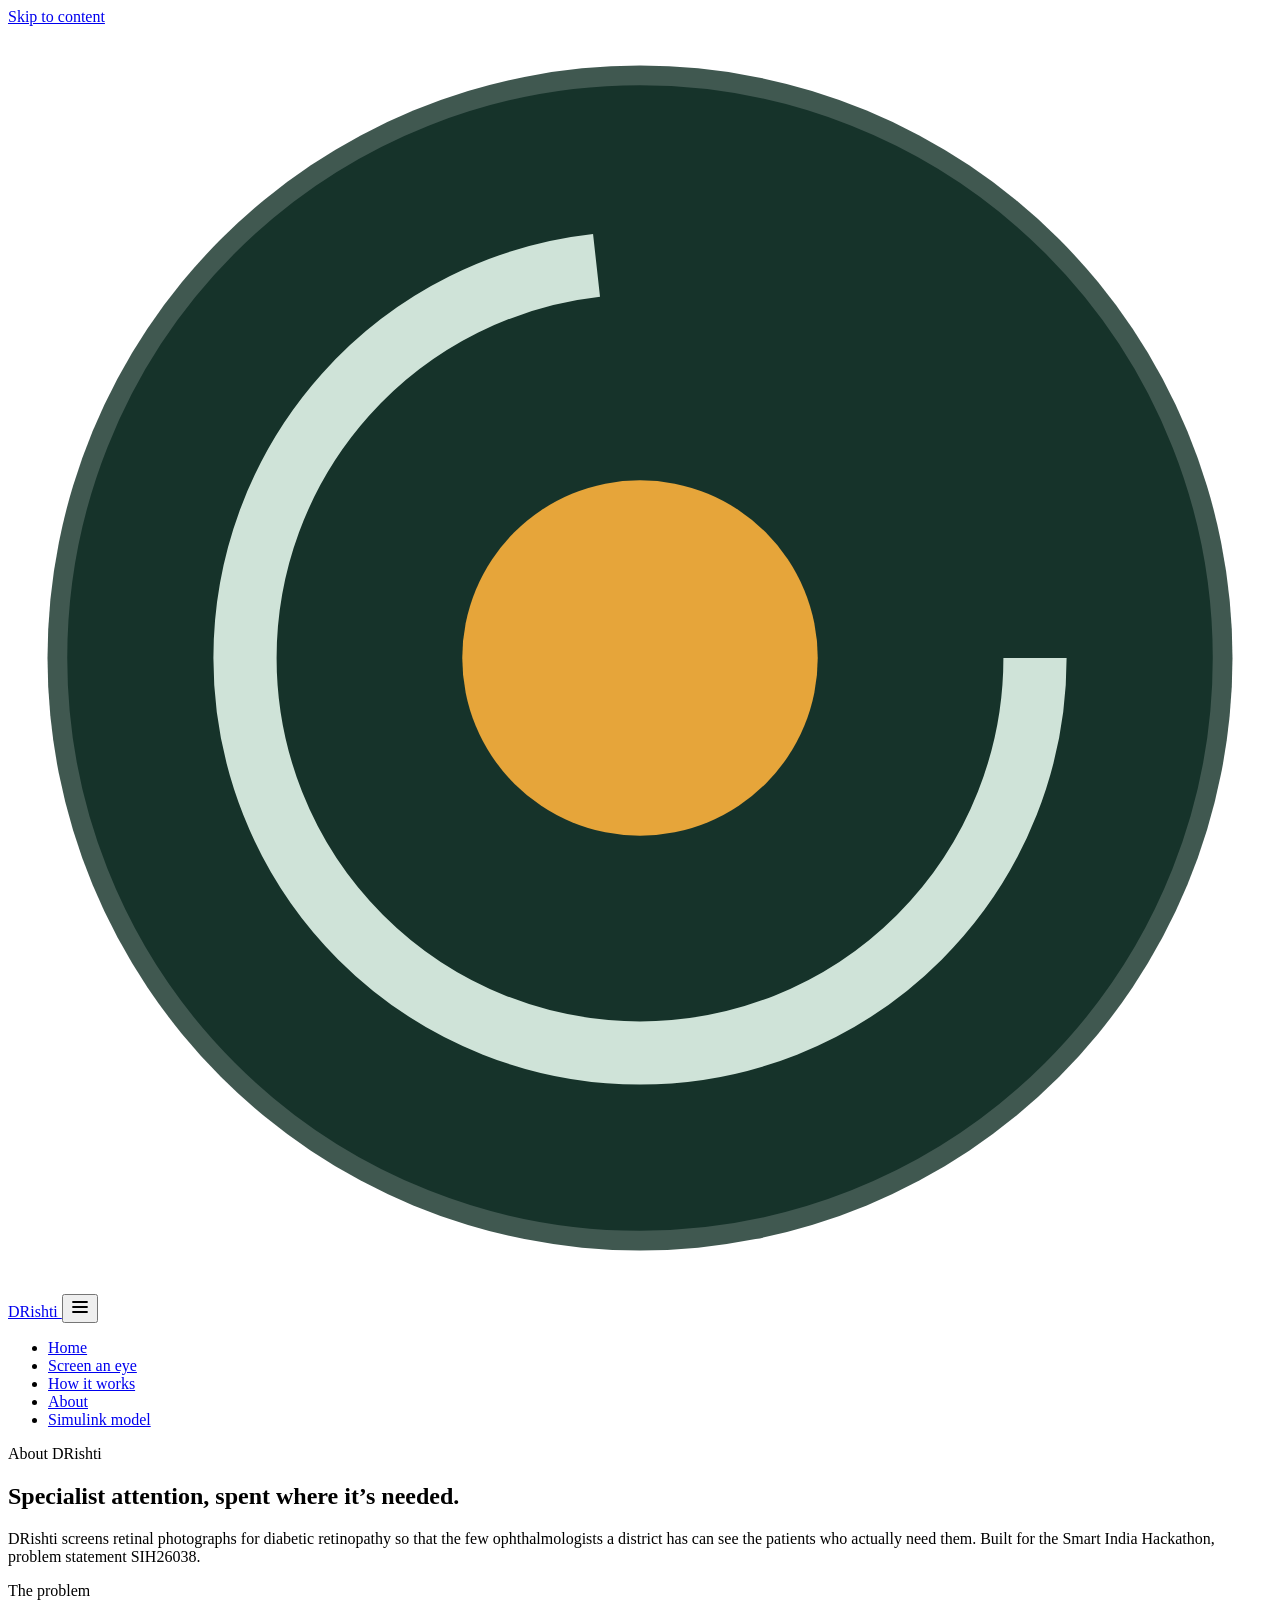
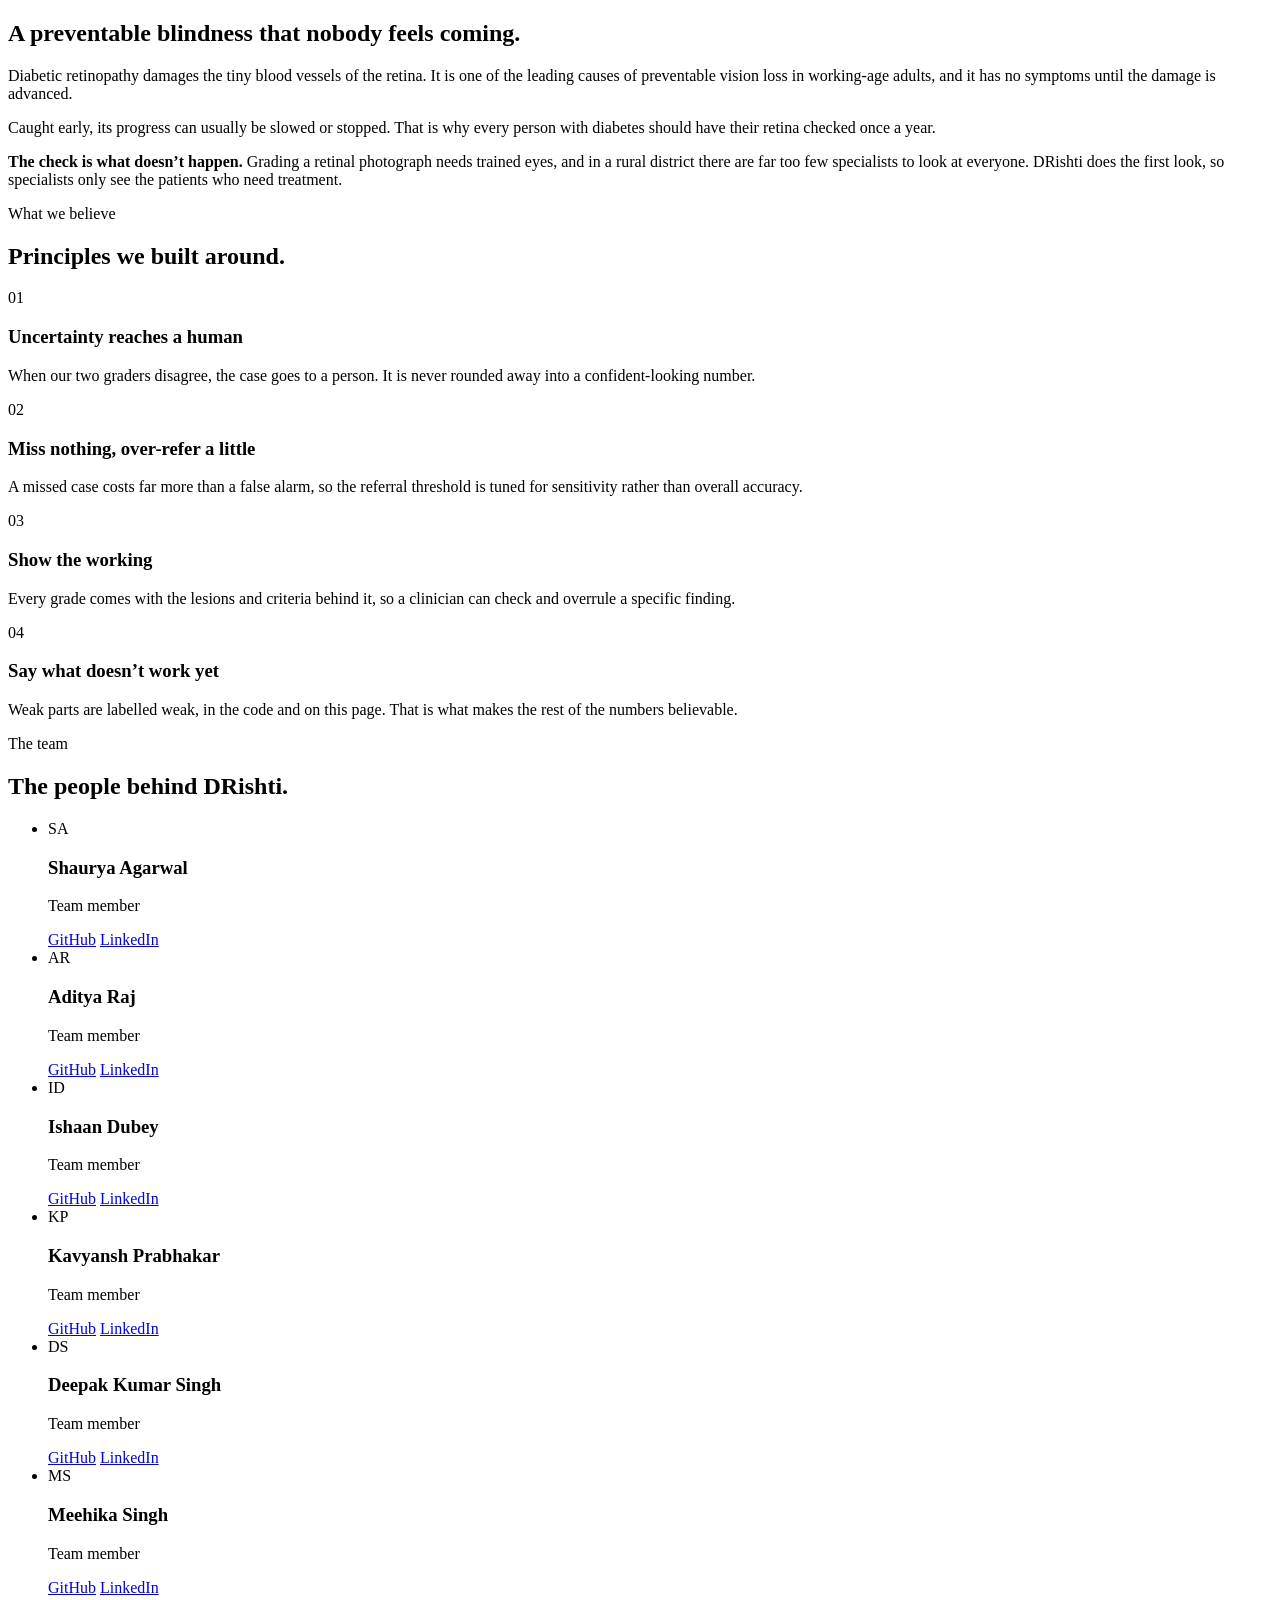
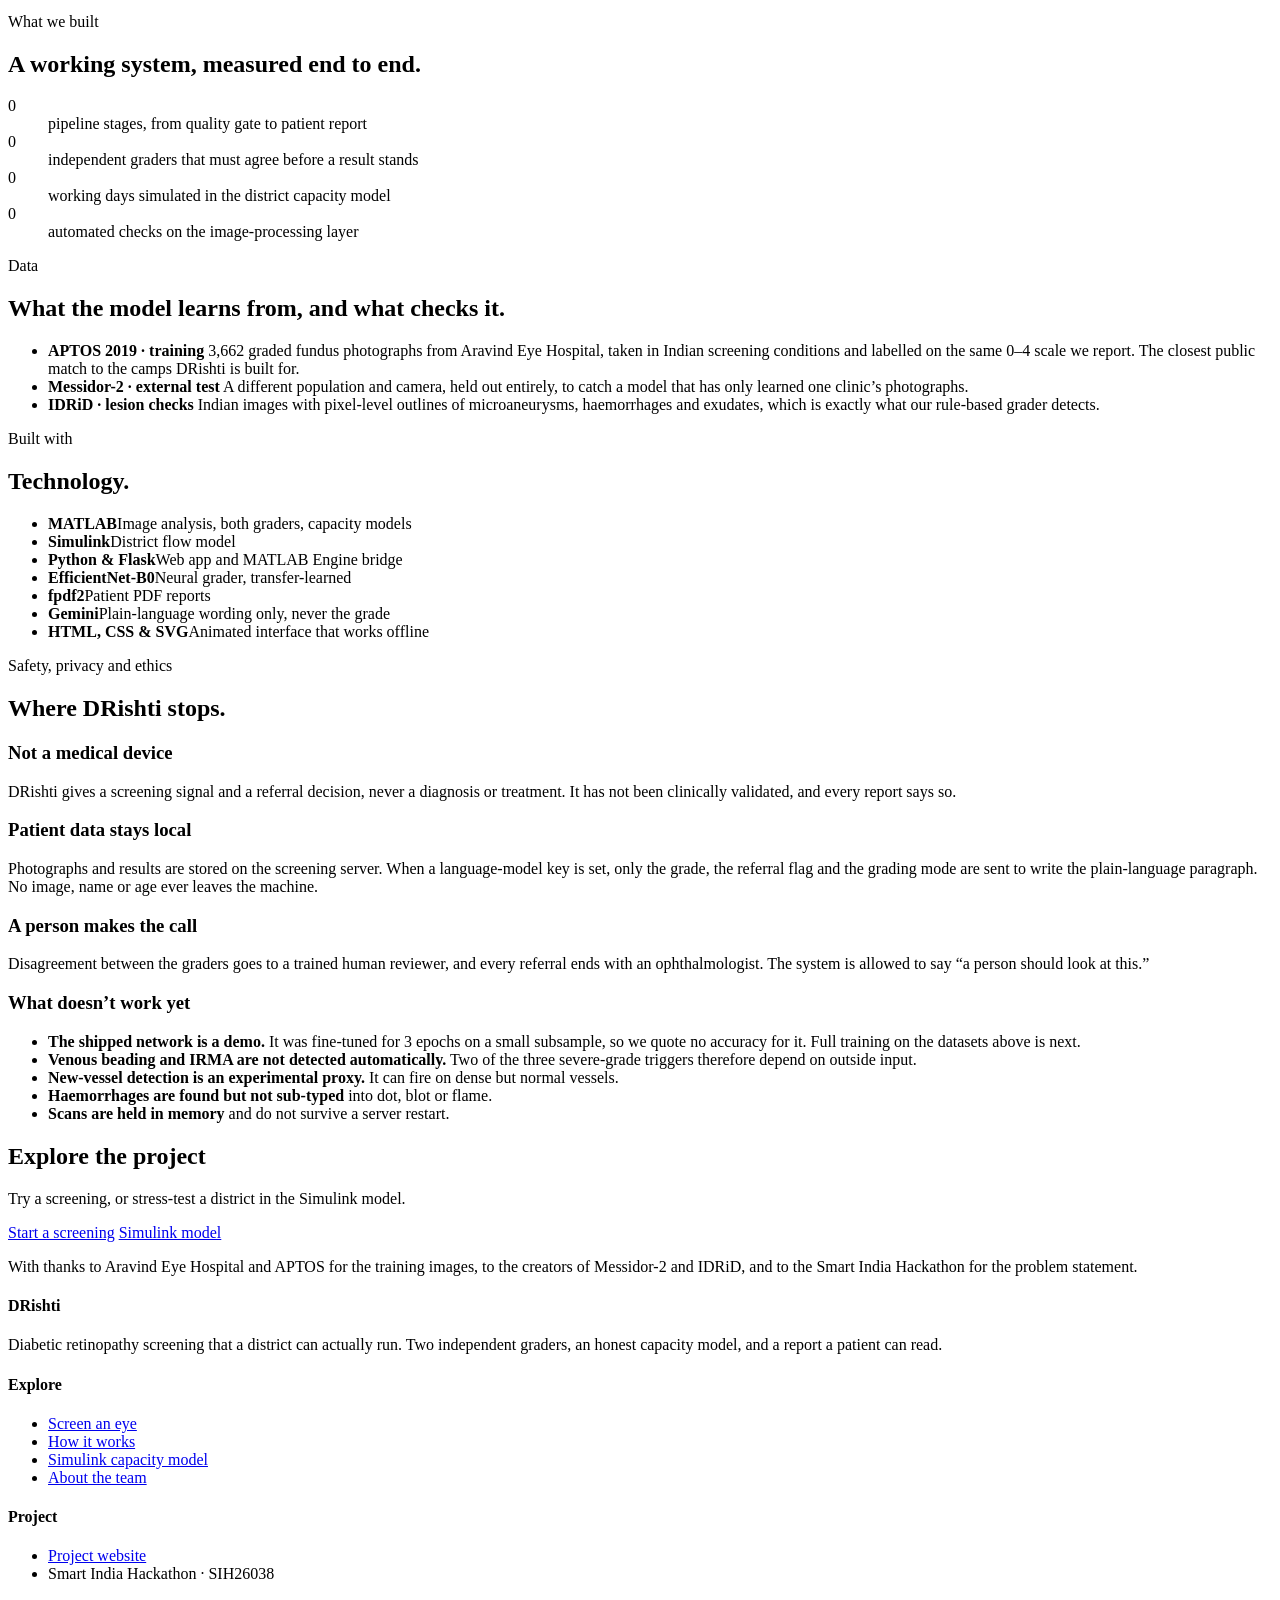
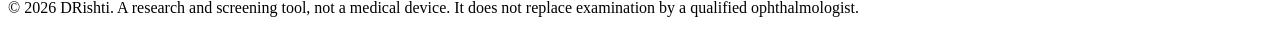
==== about/index.html @ dd0c1add "site: publish 2026-09-27 16:48 from code b7c472c" ====
<!DOCTYPE html>
<html lang="en">
<head>
<meta charset="UTF-8">
<meta name="viewport" content="width=device-width, initial-scale=1.0">
<title>About · DRishti</title>
<meta name="description" content="DRishti - diabetic retinopathy screening that a district can actually run.">
<meta name="theme-color" content="#0f2a1f">
<link rel="icon" href="data:image/svg+xml,%3Csvg xmlns='http://www.w3.org/2000/svg' viewBox='0 0 32 32'%3E%3Ccircle cx='16' cy='16' r='15' fill='%230f2a1f'/%3E%3Ccircle cx='16' cy='16' r='9' fill='none' stroke='%23cfe3d8' stroke-width='2'/%3E%3Ccircle cx='16' cy='16' r='4' fill='%23e6a53a'/%3E%3C/svg%3E">
<link rel="stylesheet" href="/DRishti-site/static/css/base.css">

<link rel="stylesheet" href="/DRishti-site/static/css/about.css">

</head>
<body class="page-about">
<a class="skip-link" href="#main">Skip to content</a>

<header class="site-header">
  <nav class="nav wrap" aria-label="Main">
    <a class="brand" href="/DRishti-site/" aria-label="DRishti home">
      <svg class="brand-mark" viewBox="0 0 32 32" aria-hidden="true">
        <circle cx="16" cy="16" r="15" fill="#16332a" stroke="rgba(255,255,255,0.18)"/>
        <circle class="ring" cx="16" cy="16" r="10" fill="none" stroke="#cfe3d8" stroke-width="1.6" stroke-dasharray="46 17"/>
        <circle cx="16" cy="16" r="4.5" fill="#e6a53a"/>
      </svg>
      DRishti
    </a>

    <button class="nav-toggle" type="button" aria-expanded="false" aria-controls="navLinks" aria-label="Open menu">
      <svg width="20" height="20" viewBox="0 0 20 20" aria-hidden="true"><path d="M3 5h14M3 10h14M3 15h14" stroke="currentColor" stroke-width="1.8" stroke-linecap="round"/></svg>
    </button>

    <ul class="nav-links" id="navLinks">
      <li><a href="/DRishti-site/" >Home</a></li>
      <li><a href="/DRishti-site/scan" >Screen an eye</a></li>
      <li><a href="/DRishti-site/how-it-works" >How it works</a></li>
      <li><a href="/DRishti-site/about" aria-current="page">About</a></li>
      <li><a class="nav-feature" href="/DRishti-site/simulink" ><span class="live-dot" aria-hidden="true"></span>Simulink model</a></li>
    </ul>
  </nav>
</header>

<main id="main">


<section class="page-head about-head">
  <div class="wrap">
    <span class="eyebrow">About DRishti</span>
    <h1>Specialist attention, spent where it&rsquo;s needed.</h1>
    <p class="lede">DRishti screens retinal photographs for diabetic retinopathy so that the few
       ophthalmologists a district has can see the patients who actually need them.
       Built for the Smart India Hackathon, problem statement SIH26038.</p>
  </div>
</section>

<!-- ========================================================== problem -->
<section class="section problem">
  <div class="wrap problem-grid">
    <div>
      <span class="eyebrow reveal">The problem</span>
      <h2 class="reveal" style="--delay:.06s">A preventable blindness that nobody feels coming.</h2>
    </div>
    <div class="problem-points">
      <p class="reveal">Diabetic retinopathy damages the tiny blood vessels of the retina. It is one of
         the leading causes of preventable vision loss in working-age adults, and it has no symptoms
         until the damage is advanced.</p>
      <p class="reveal" style="--delay:.08s">Caught early, its progress can usually be slowed or
         stopped. That is why every person with diabetes should have their retina checked once a year.</p>
      <p class="reveal" style="--delay:.16s"><strong>The check is what doesn&rsquo;t happen.</strong>
         Grading a retinal photograph needs trained eyes, and in a rural district there are far too
         few specialists to look at everyone. DRishti does the first look, so specialists only see the
         patients who need treatment.</p>
    </div>
  </div>
</section>

<!-- =========================================================== values -->
<section class="section values">
  <div class="wrap">
    <div class="section-head">
      <span class="eyebrow reveal">What we believe</span>
      <h2 class="reveal" style="--delay:.06s">Principles we built around.</h2>
    </div>
    <div class="values-grid">
      <div class="value reveal" style="--delay:.00s">
        <span class="v-num">01</span>
        <h3>Uncertainty reaches a human</h3>
        <p>When our two graders disagree, the case goes to a person. It is never rounded away into a
           confident-looking number.</p>
      </div>
      <div class="value reveal" style="--delay:.08s">
        <span class="v-num">02</span>
        <h3>Miss nothing, over-refer a little</h3>
        <p>A missed case costs far more than a false alarm, so the referral threshold is tuned for
           sensitivity rather than overall accuracy.</p>
      </div>
      <div class="value reveal" style="--delay:.16s">
        <span class="v-num">03</span>
        <h3>Show the working</h3>
        <p>Every grade comes with the lesions and criteria behind it, so a clinician can check and
           overrule a specific finding.</p>
      </div>
      <div class="value reveal" style="--delay:.24s">
        <span class="v-num">04</span>
        <h3>Say what doesn&rsquo;t work yet</h3>
        <p>Weak parts are labelled weak, in the code and on this page. That is what makes the rest
           of the numbers believable.</p>
      </div>
    </div>
  </div>
</section>

<!-- ============================================================= team -->
<section class="section team" id="team">
  <div class="wrap">
    <div class="section-head">
      <span class="eyebrow reveal">The team</span>
      <h2 class="reveal" style="--delay:.06s">The people behind DRishti.</h2>
    </div>

    <ul class="team-grid">
      
      <li class="member reveal" style="--delay:0.00s">
        <div class="avatar" aria-hidden="true">
          SA
        </div>
        <h3>Shaurya Agarwal</h3>
        <p class="role">Team member</p>
        
        
        
        <div class="links">
          <a href="https://github.com/Shaurya-web548" rel="noopener" aria-label="Shaurya Agarwal on GitHub">GitHub</a>
          <a href="https://www.linkedin.com/in/shaurya-agarwal-aa268127a" rel="noopener" aria-label="Shaurya Agarwal on LinkedIn">LinkedIn</a>
          
        </div>
        
      </li>
      
      <li class="member reveal" style="--delay:0.07s">
        <div class="avatar" aria-hidden="true">
          AR
        </div>
        <h3>Aditya Raj</h3>
        <p class="role">Team member</p>
        
        
        
        <div class="links">
          <a href="https://github.com/ADITYARAJ716" rel="noopener" aria-label="Aditya Raj on GitHub">GitHub</a>
          <a href="https://www.linkedin.com/in/aditya-raj-b52584364" rel="noopener" aria-label="Aditya Raj on LinkedIn">LinkedIn</a>
          
        </div>
        
      </li>
      
      <li class="member reveal" style="--delay:0.14s">
        <div class="avatar" aria-hidden="true">
          ID
        </div>
        <h3>Ishaan Dubey</h3>
        <p class="role">Team member</p>
        
        
        
        <div class="links">
          <a href="https://github.com/ishaancodes007" rel="noopener" aria-label="Ishaan Dubey on GitHub">GitHub</a>
          <a href="https://www.linkedin.com/in/ishaan-dubey-74826636a" rel="noopener" aria-label="Ishaan Dubey on LinkedIn">LinkedIn</a>
          
        </div>
        
      </li>
      
      <li class="member reveal" style="--delay:0.21s">
        <div class="avatar" aria-hidden="true">
          KP
        </div>
        <h3>Kavyansh Prabhakar</h3>
        <p class="role">Team member</p>
        
        
        
        <div class="links">
          <a href="https://github.com/prabhakarkavyansh" rel="noopener" aria-label="Kavyansh Prabhakar on GitHub">GitHub</a>
          <a href="https://www.linkedin.com/in/kavyansh-prabhakar-a54ba4331" rel="noopener" aria-label="Kavyansh Prabhakar on LinkedIn">LinkedIn</a>
          
        </div>
        
      </li>
      
      <li class="member reveal" style="--delay:0.28s">
        <div class="avatar" aria-hidden="true">
          DS
        </div>
        <h3>Deepak Kumar Singh</h3>
        <p class="role">Team member</p>
        
        
        
        <div class="links">
          <a href="https://github.com/defcq" rel="noopener" aria-label="Deepak Kumar Singh on GitHub">GitHub</a>
          <a href="https://www.linkedin.com/in/deepak-kumar-singh-643b74307" rel="noopener" aria-label="Deepak Kumar Singh on LinkedIn">LinkedIn</a>
          
        </div>
        
      </li>
      
      <li class="member reveal" style="--delay:0.35s">
        <div class="avatar" aria-hidden="true">
          MS
        </div>
        <h3>Meehika Singh</h3>
        <p class="role">Team member</p>
        
        
        
        <div class="links">
          <a href="https://github.com/meehikasingh" rel="noopener" aria-label="Meehika Singh on GitHub">GitHub</a>
          <a href="https://www.linkedin.com/in/meehika-singh-7a8a1643a" rel="noopener" aria-label="Meehika Singh on LinkedIn">LinkedIn</a>
          
        </div>
        
      </li>
      
    </ul>

    
    
  </div>
</section>

<!-- ========================================================== numbers -->
<section class="section section-dark built">
  <div class="wrap">
    <div class="section-head">
      <span class="eyebrow reveal" style="color:var(--amber-2)">What we built</span>
      <h2 class="reveal" style="--delay:.06s">A working system, measured end to end.</h2>
    </div>
    <dl class="built-grid">
      <div class="reveal"><dt class="num" data-count="5">0</dt><dd>pipeline stages, from quality gate to patient report</dd></div>
      <div class="reveal" style="--delay:.08s"><dt class="num" data-count="2">0</dt><dd>independent graders that must agree before a result stands</dd></div>
      <div class="reveal" style="--delay:.16s"><dt class="num" data-count="250">0</dt><dd>working days simulated in the district capacity model</dd></div>
      <div class="reveal" style="--delay:.24s"><dt class="num" data-count="61">0</dt><dd>automated checks on the image-processing layer</dd></div>
    </dl>
  </div>
</section>

<!-- ======================================================= data + tech -->
<section class="section stack">
  <div class="wrap stack-grid">
    <div>
      <span class="eyebrow reveal">Data</span>
      <h2 class="reveal" style="--delay:.06s">What the model learns from, and what checks it.</h2>
      <ul class="data-list">
        <li class="reveal">
          <strong>APTOS 2019 &middot; training</strong>
          <span>3,662 graded fundus photographs from Aravind Eye Hospital, taken in Indian screening
                conditions and labelled on the same 0&ndash;4 scale we report. The closest public match to
                the camps DRishti is built for.</span>
        </li>
        <li class="reveal" style="--delay:.08s">
          <strong>Messidor-2 &middot; external test</strong>
          <span>A different population and camera, held out entirely, to catch a model that has only
                learned one clinic&rsquo;s photographs.</span>
        </li>
        <li class="reveal" style="--delay:.16s">
          <strong>IDRiD &middot; lesion checks</strong>
          <span>Indian images with pixel-level outlines of microaneurysms, haemorrhages and exudates,
                which is exactly what our rule-based grader detects.</span>
        </li>
      </ul>
    </div>
    <div>
      <span class="eyebrow reveal">Built with</span>
      <h2 class="reveal" style="--delay:.06s">Technology.</h2>
      <ul class="tech">
        <li class="reveal"><strong>MATLAB</strong><span>Image analysis, both graders, capacity models</span></li>
        <li class="reveal" style="--delay:.05s"><strong>Simulink</strong><span>District flow model</span></li>
        <li class="reveal" style="--delay:.10s"><strong>Python &amp; Flask</strong><span>Web app and MATLAB Engine bridge</span></li>
        <li class="reveal" style="--delay:.15s"><strong>EfficientNet-B0</strong><span>Neural grader, transfer-learned</span></li>
        <li class="reveal" style="--delay:.20s"><strong>fpdf2</strong><span>Patient PDF reports</span></li>
        <li class="reveal" style="--delay:.25s"><strong>Gemini</strong><span>Plain-language wording only, never the grade</span></li>
        <li class="reveal" style="--delay:.30s"><strong>HTML, CSS &amp; SVG</strong><span>Animated interface that works offline</span></li>
      </ul>
    </div>
  </div>
</section>

<!-- ============================================================ safety -->
<section class="section safety">
  <div class="wrap">
    <div class="section-head">
      <span class="eyebrow reveal">Safety, privacy and ethics</span>
      <h2 class="reveal" style="--delay:.06s">Where DRishti stops.</h2>
    </div>
    <div class="safety-grid">
      <div class="reveal">
        <h3>Not a medical device</h3>
        <p>DRishti gives a screening signal and a referral decision, never a diagnosis or treatment.
           It has not been clinically validated, and every report says so.</p>
      </div>
      <div class="reveal" style="--delay:.08s">
        <h3>Patient data stays local</h3>
        <p>Photographs and results are stored on the screening server. When a language-model key is
           set, only the grade, the referral flag and the grading mode are sent to write the
           plain-language paragraph. No image, name or age ever leaves the machine.</p>
      </div>
      <div class="reveal" style="--delay:.16s">
        <h3>A person makes the call</h3>
        <p>Disagreement between the graders goes to a trained human reviewer, and every referral ends
           with an ophthalmologist. The system is allowed to say &ldquo;a person should look at this.&rdquo;</p>
      </div>
    </div>

    <div class="limits reveal">
      <h3>What doesn&rsquo;t work yet</h3>
      <ul>
        <li><strong>The shipped network is a demo.</strong> It was fine-tuned for 3 epochs on a small
            subsample, so we quote no accuracy for it. Full training on the datasets above is next.</li>
        <li><strong>Venous beading and IRMA are not detected automatically.</strong> Two of the three
            severe-grade triggers therefore depend on outside input.</li>
        <li><strong>New-vessel detection is an experimental proxy.</strong> It can fire on dense but
            normal vessels.</li>
        <li><strong>Haemorrhages are found but not sub-typed</strong> into dot, blot or flame.</li>
        <li><strong>Scans are held in memory</strong> and do not survive a server restart.</li>
      </ul>
    </div>
  </div>
</section>

<!-- ============================================================= links -->
<section class="closing-about">
  <div class="wrap closing-grid reveal">
    <div>
      <h2>Explore the project</h2>
      <p>Try a screening, or stress-test a district in the Simulink model.</p>
    </div>
    <div class="cta-row">
      
      <a class="btn btn-primary" href="/DRishti-site/scan">Start a screening</a>
      <a class="btn btn-feature" href="/DRishti-site/simulink">Simulink model</a>
    </div>
  </div>
  <p class="wrap ack">With thanks to Aravind Eye Hospital and APTOS for the training images, to the
     creators of Messidor-2 and IDRiD, and to the Smart India Hackathon for the problem statement.</p>
</section>

</main>

<footer class="site-footer">
  <div class="wrap">
    <div class="footer-grid">
      <div>
        <h4>DRishti</h4>
        <p>Diabetic retinopathy screening that a district can actually run. Two independent graders,
           an honest capacity model, and a report a patient can read.</p>
      </div>
      <div>
        <h4>Explore</h4>
        <ul>
          <li><a href="/DRishti-site/scan">Screen an eye</a></li>
          <li><a href="/DRishti-site/how-it-works">How it works</a></li>
          <li><a href="/DRishti-site/simulink">Simulink capacity model</a></li>
          <li><a href="/DRishti-site/about">About the team</a></li>
        </ul>
      </div>
      <div>
        <h4>Project</h4>
        <ul>
          
          
          <li><a href="https://shaurya-web548.github.io/DRishti-site/" rel="noopener">Project website</a></li>
          <li>Smart India Hackathon · SIH26038</li>
        </ul>
      </div>
    </div>
    <p class="footer-note">&copy; 2026 DRishti. A research and screening tool, not a medical device.
       It does not replace examination by a qualified ophthalmologist.</p>
  </div>
</footer>

<script src="/DRishti-site/static/js/motion.js"></script>

</body>
</html>
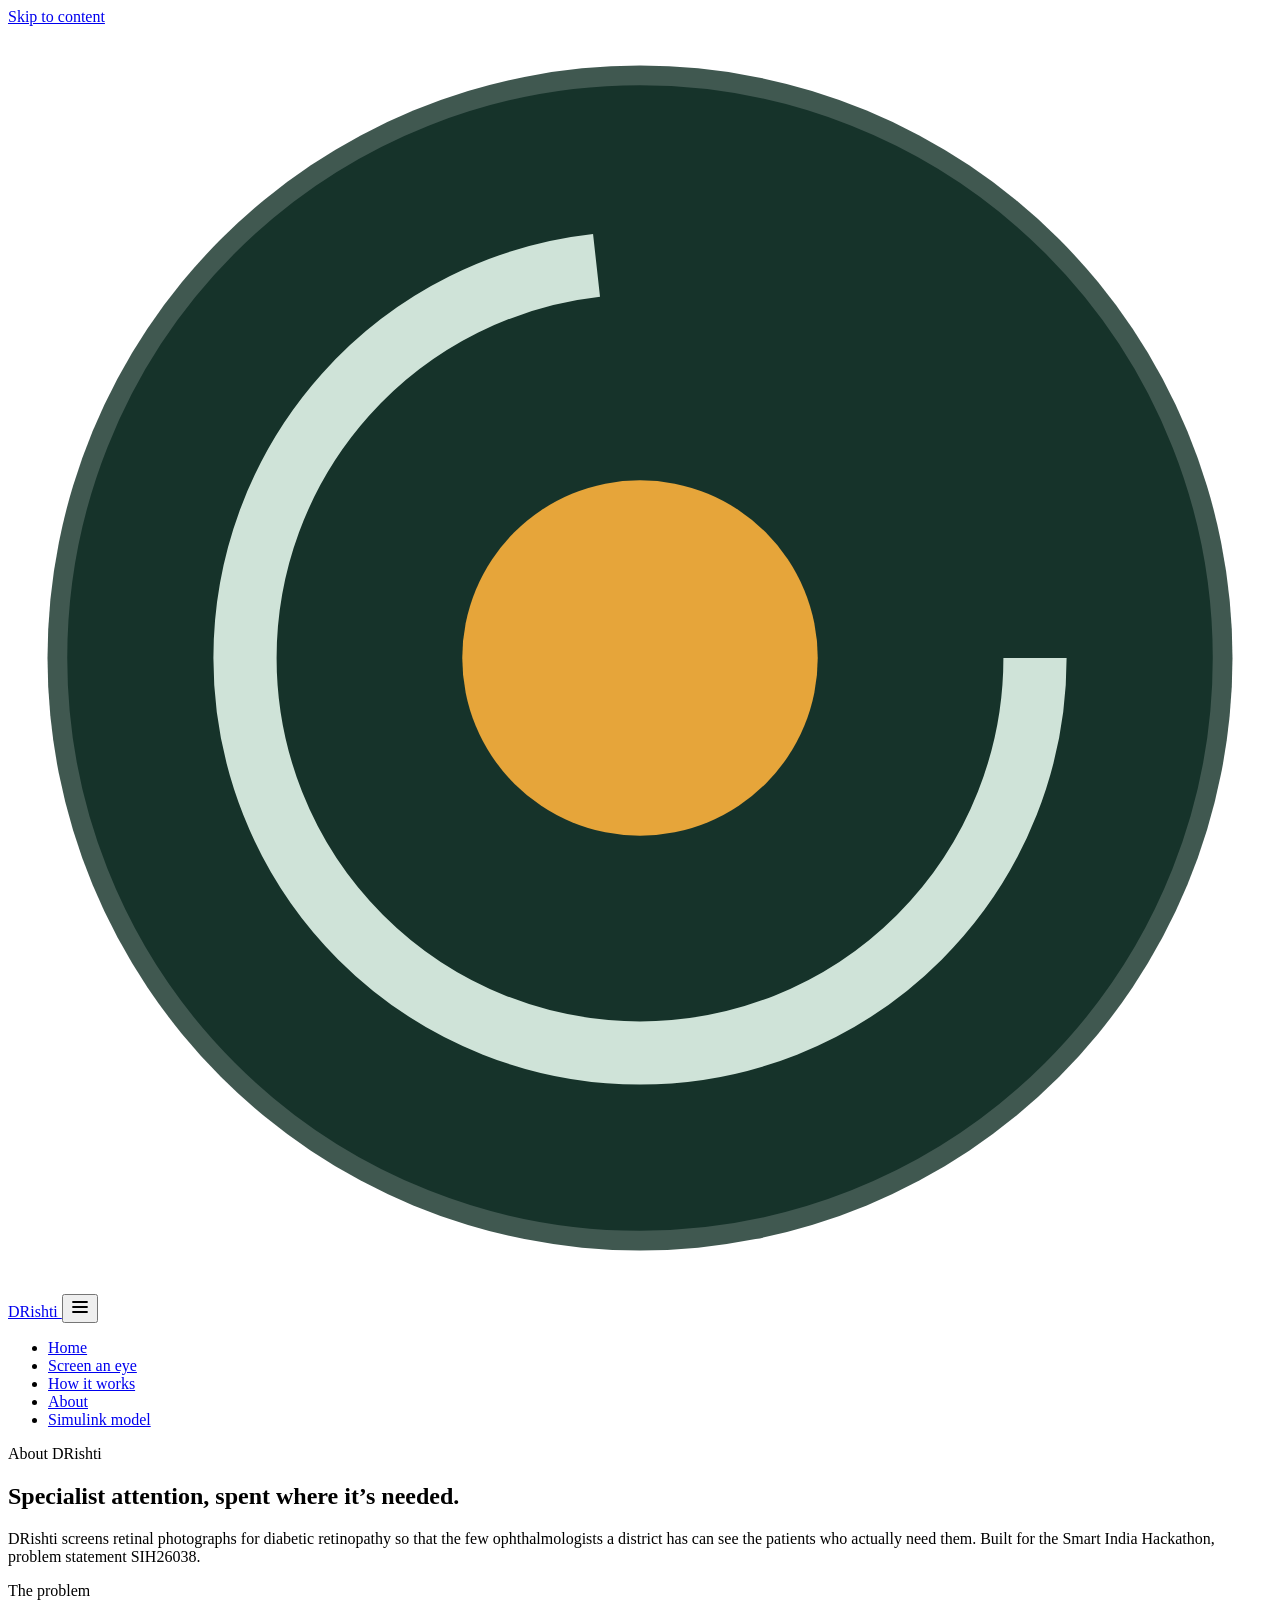
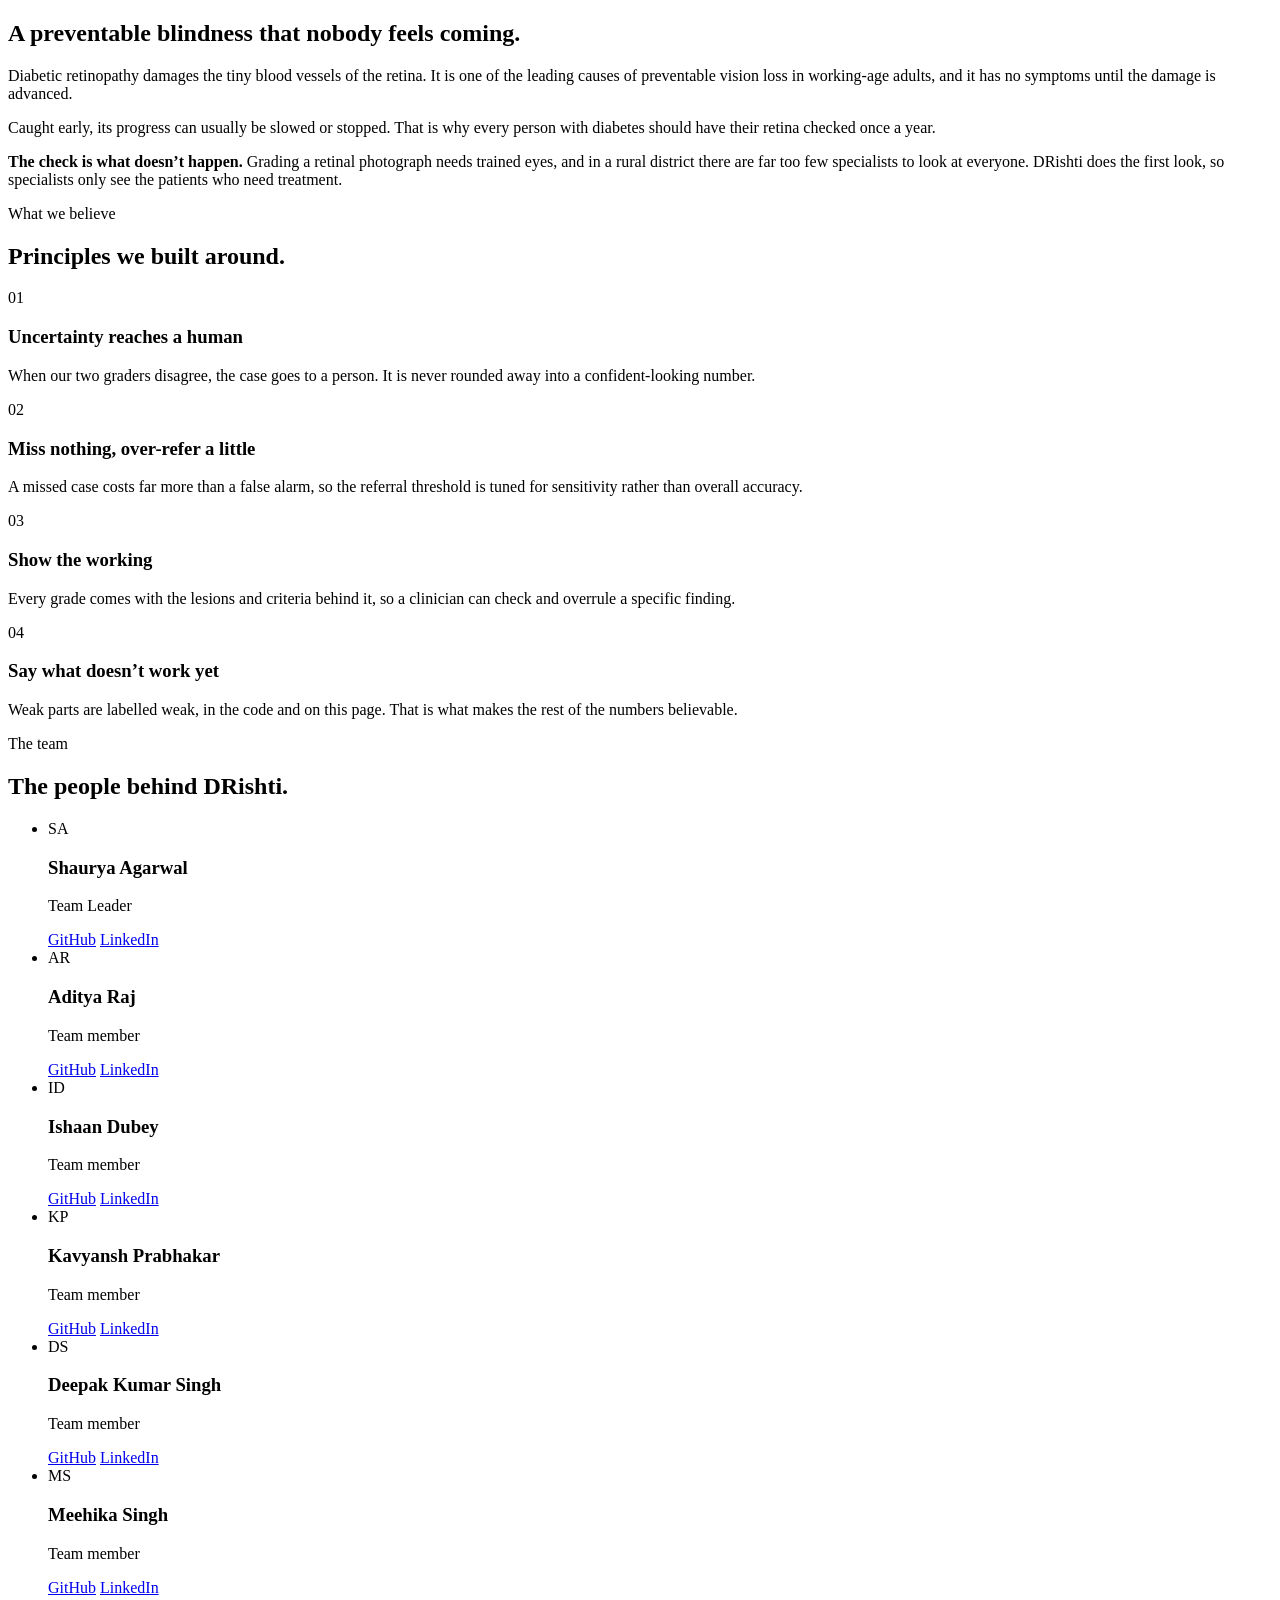
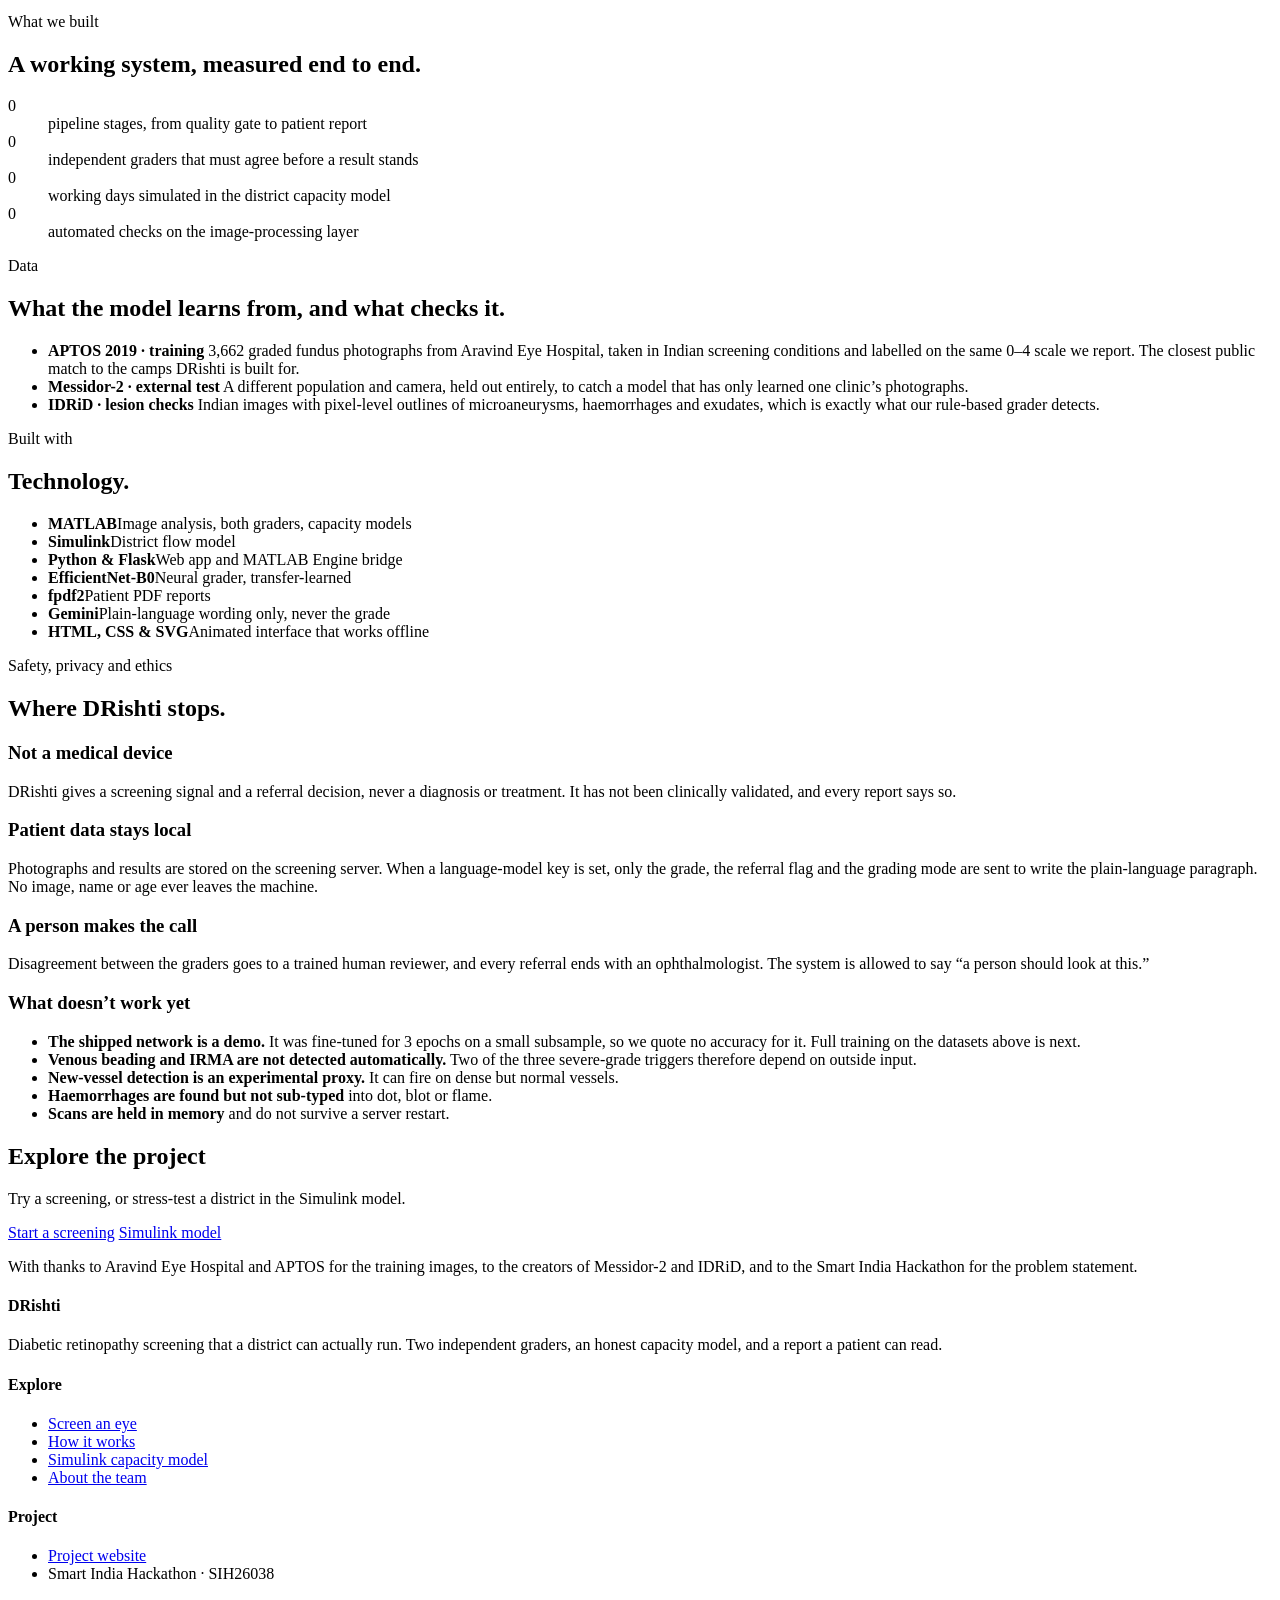
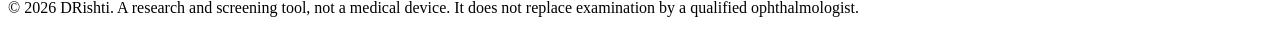
==== commit 586f4aba: "site: show Shaurya Agarwal as Team Leader on About page Co-Authored-By: Claude Opus 5.5 <noreply@ant" ====
--- a/about/index.html
+++ b/about/index.html
@@ -125,7 +125,7 @@
           SA
         </div>
         <h3>Shaurya Agarwal</h3>
-        <p class="role">Team member</p>
+        <p class="role">Team Leader</p>
         
         
         
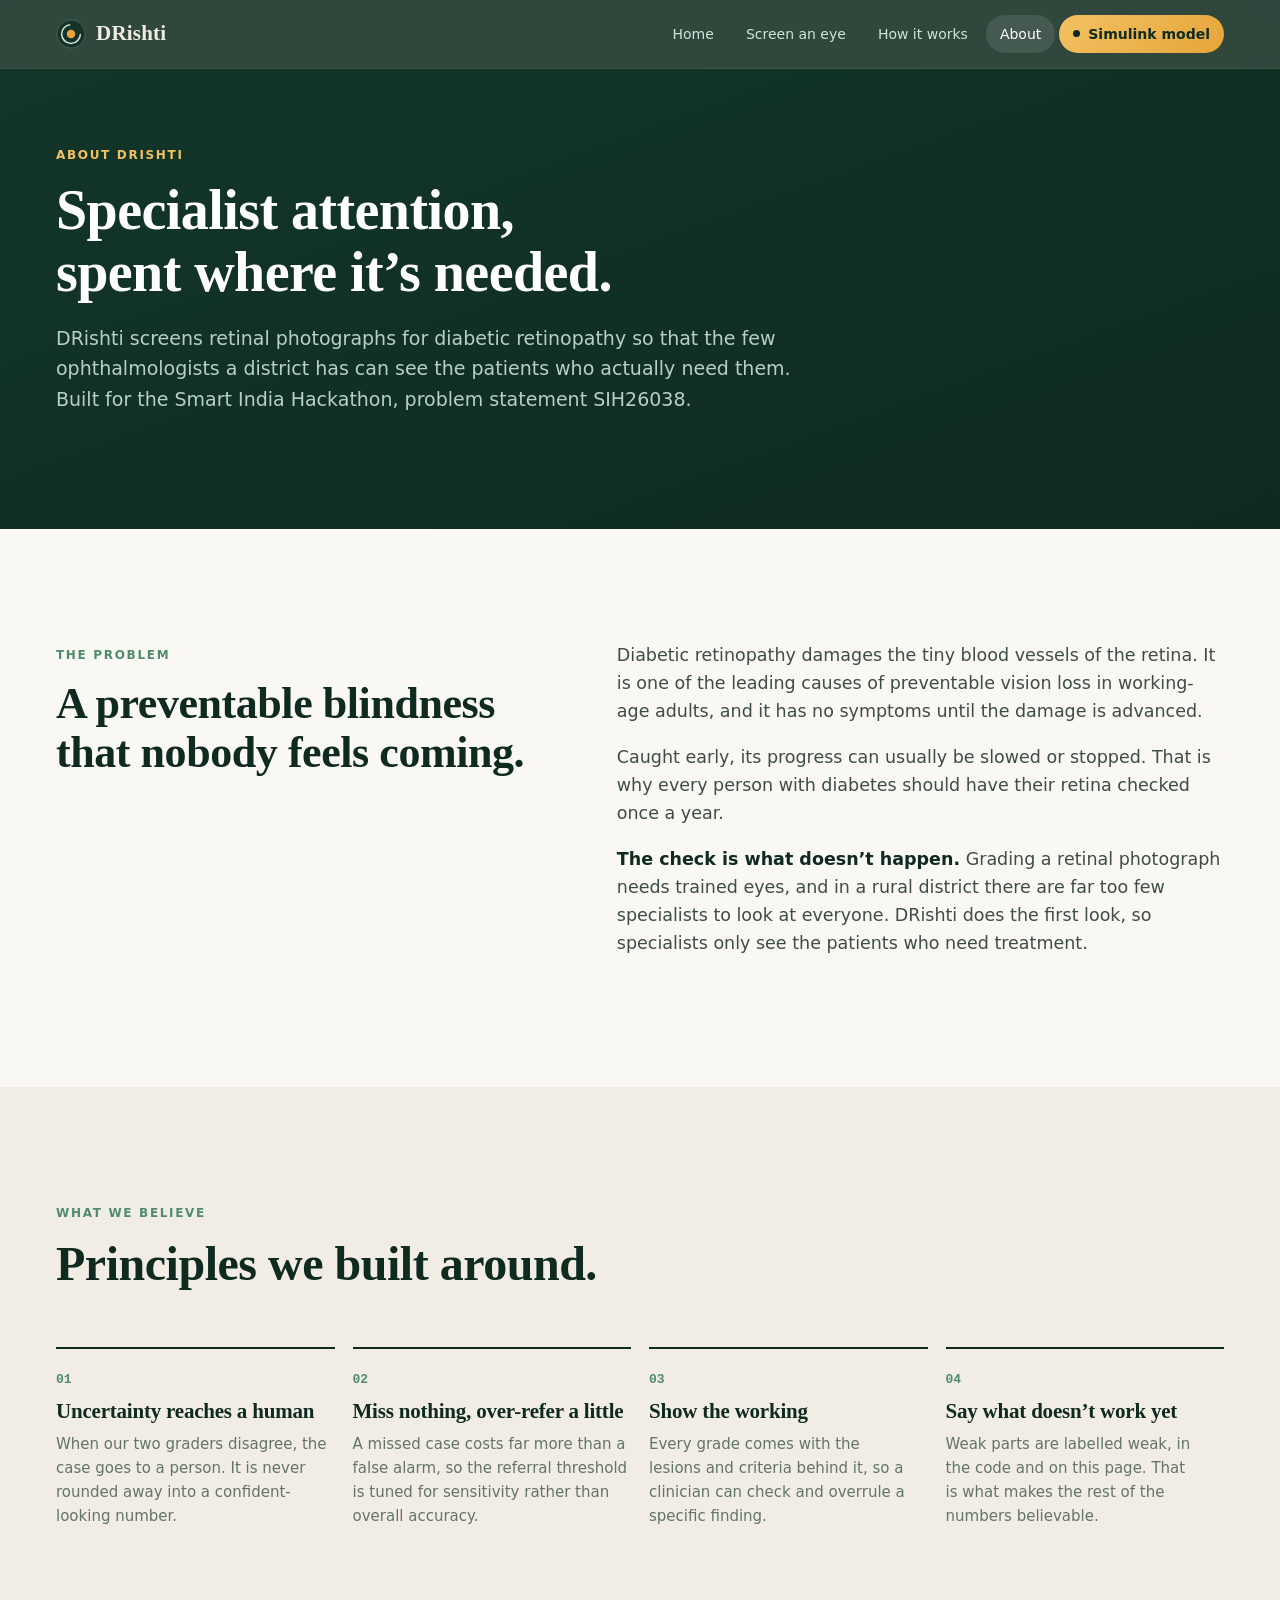
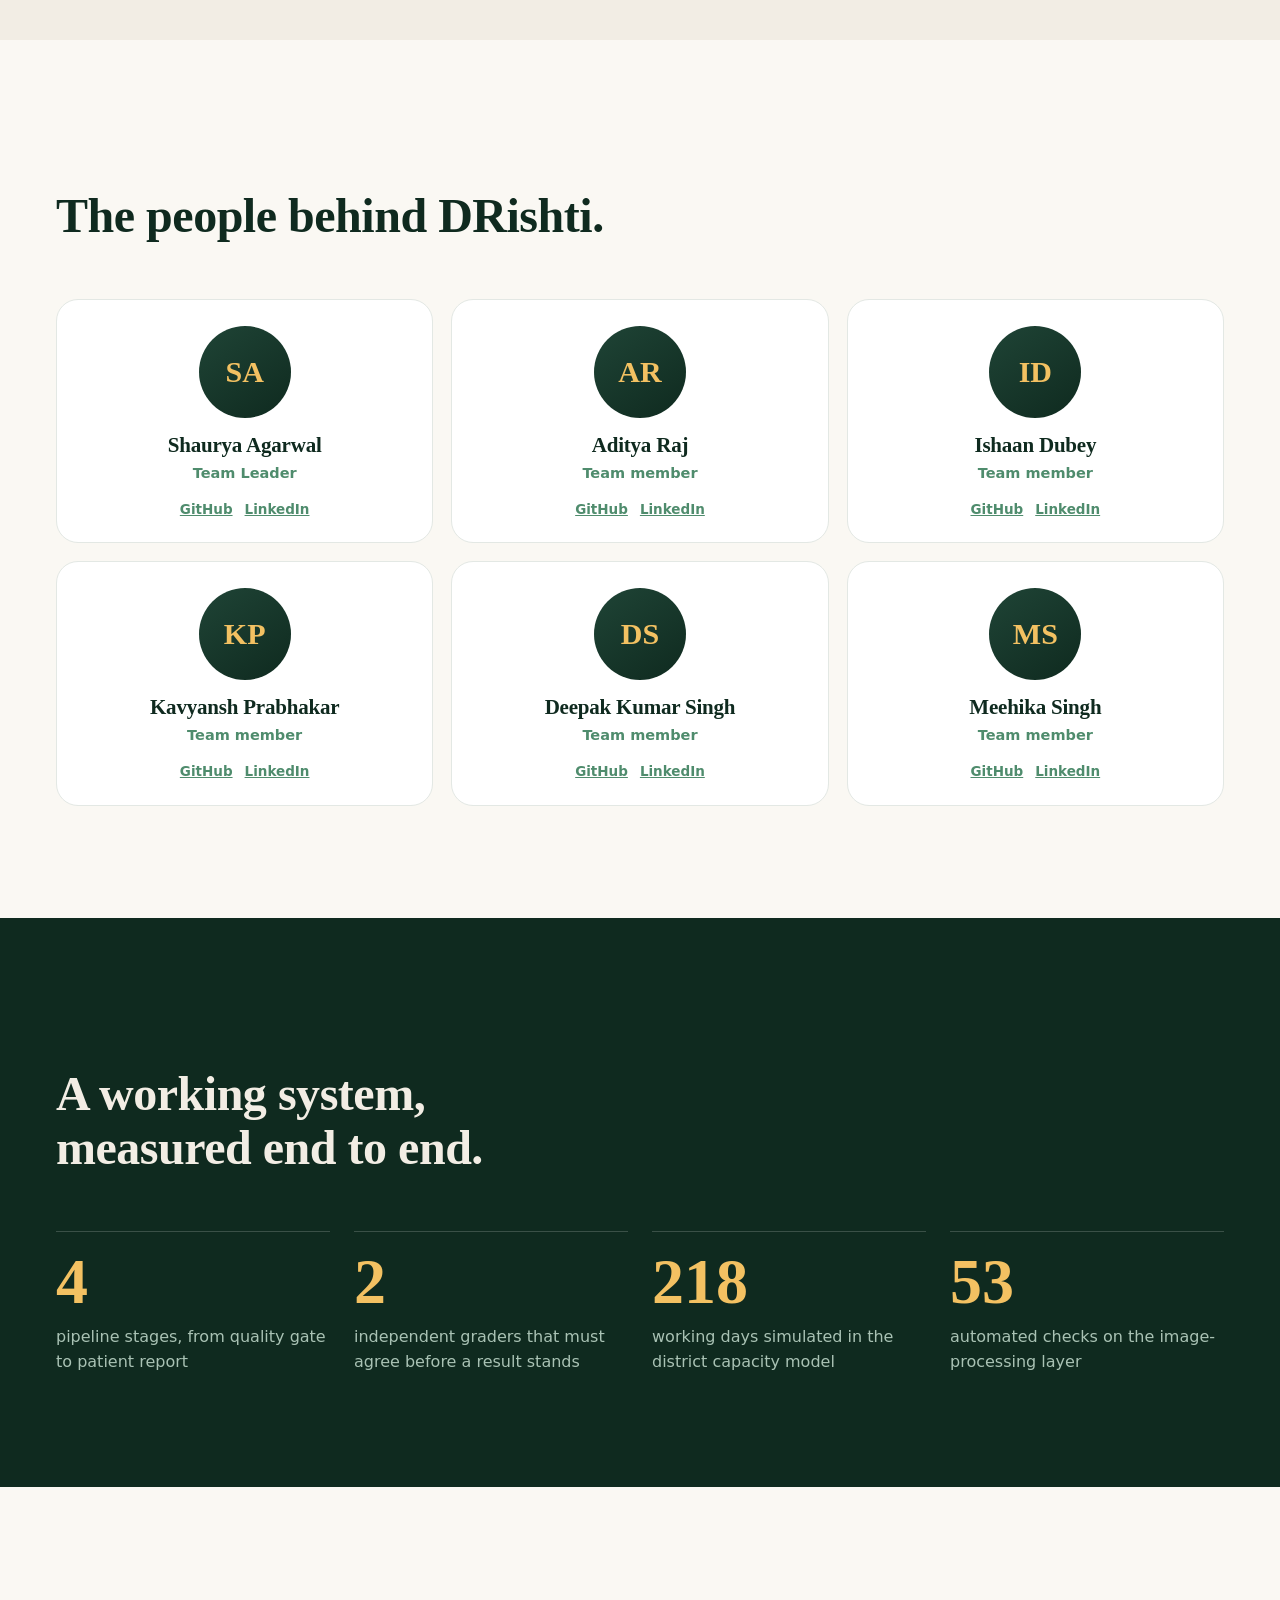
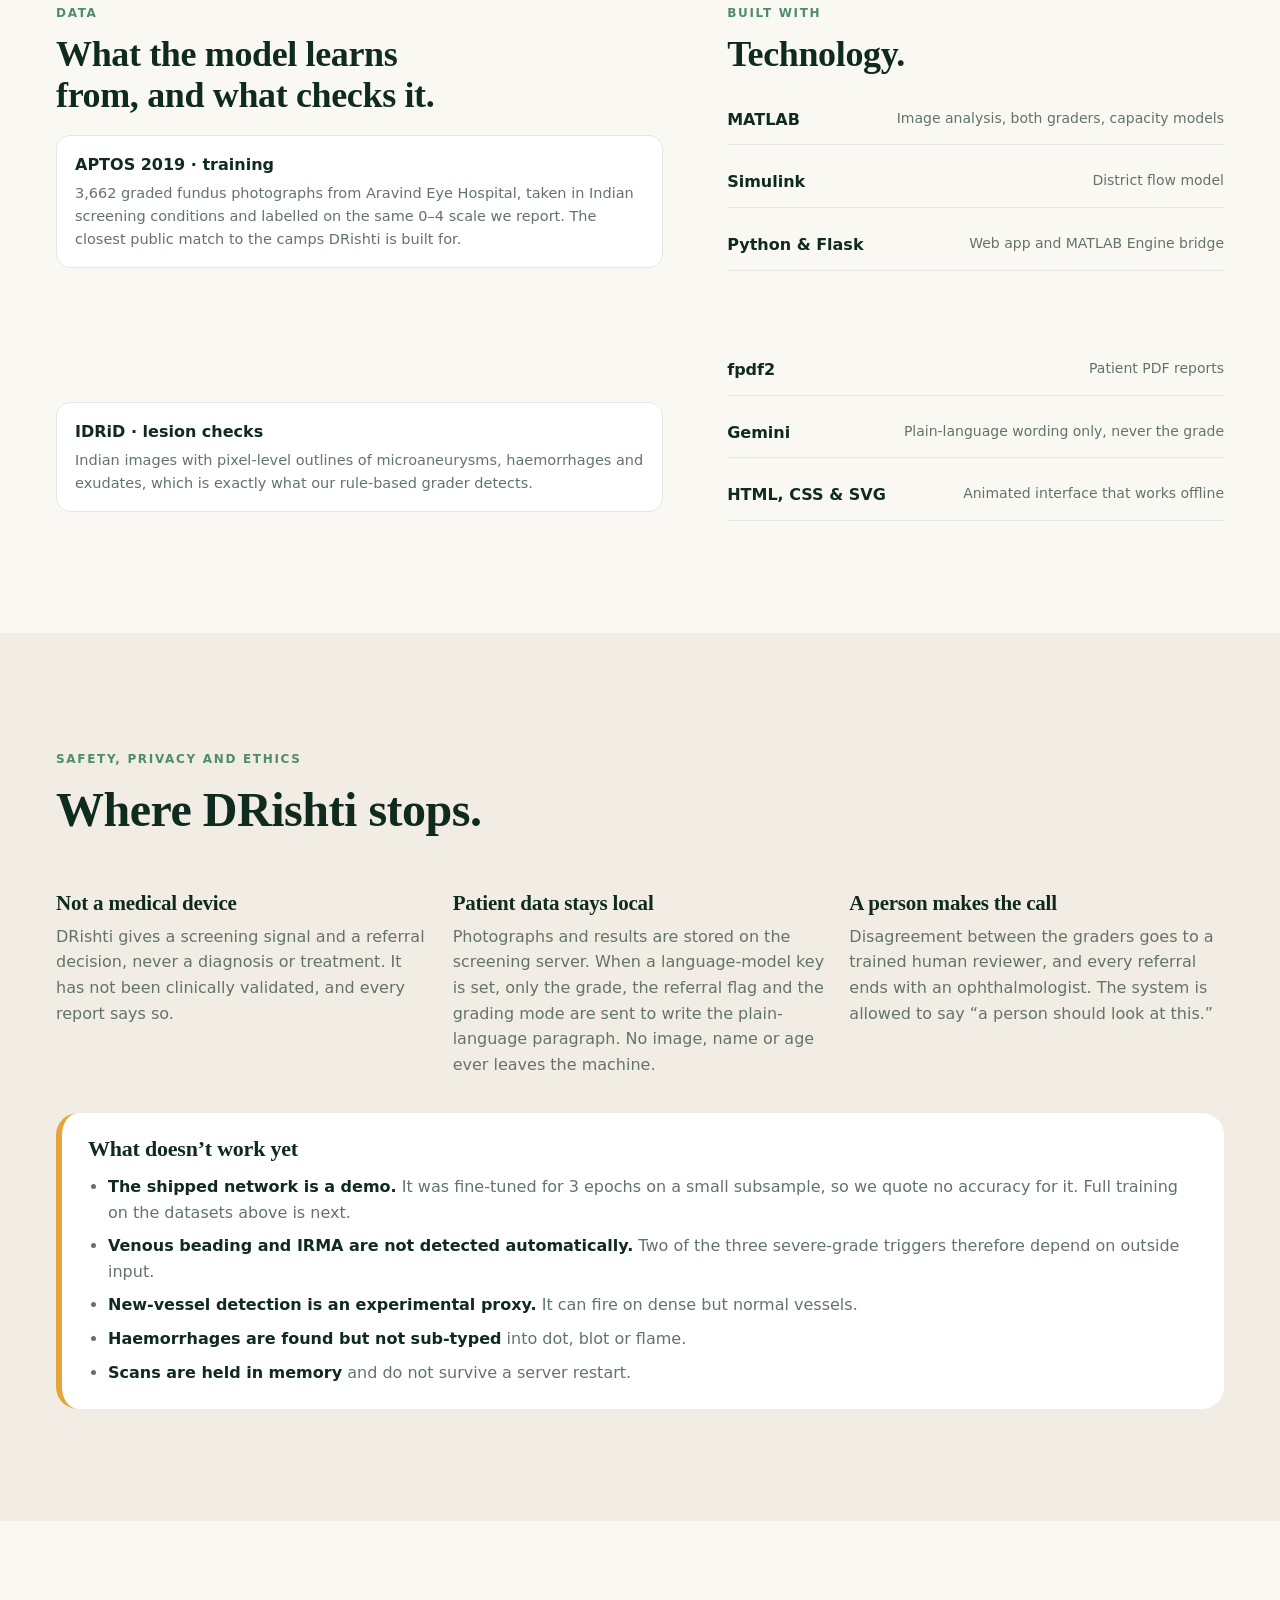
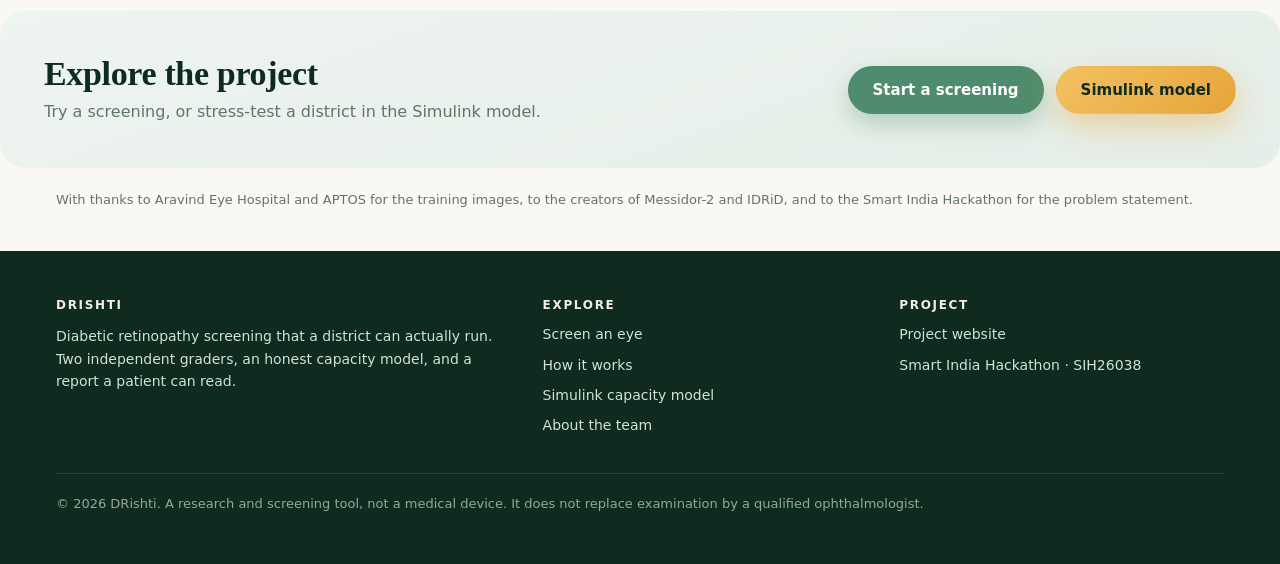
==== commit 86834387: "site: serve at drishti.kandu.kr (custom domain, root path) Co-Authored-By: Claude Opus 5.5 <noreply@" ====
--- a/about/index.html
+++ b/about/index.html
@@ -7,9 +7,9 @@
 <meta name="description" content="DRishti - diabetic retinopathy screening that a district can actually run.">
 <meta name="theme-color" content="#0f2a1f">
 <link rel="icon" href="data:image/svg+xml,%3Csvg xmlns='http://www.w3.org/2000/svg' viewBox='0 0 32 32'%3E%3Ccircle cx='16' cy='16' r='15' fill='%230f2a1f'/%3E%3Ccircle cx='16' cy='16' r='9' fill='none' stroke='%23cfe3d8' stroke-width='2'/%3E%3Ccircle cx='16' cy='16' r='4' fill='%23e6a53a'/%3E%3C/svg%3E">
-<link rel="stylesheet" href="/DRishti-site/static/css/base.css">
-
-<link rel="stylesheet" href="/DRishti-site/static/css/about.css">
+<link rel="stylesheet" href="/static/css/base.css">
+
+<link rel="stylesheet" href="/static/css/about.css">
 
 </head>
 <body class="page-about">
@@ -17,7 +17,7 @@
 
 <header class="site-header">
   <nav class="nav wrap" aria-label="Main">
-    <a class="brand" href="/DRishti-site/" aria-label="DRishti home">
+    <a class="brand" href="/" aria-label="DRishti home">
       <svg class="brand-mark" viewBox="0 0 32 32" aria-hidden="true">
         <circle cx="16" cy="16" r="15" fill="#16332a" stroke="rgba(255,255,255,0.18)"/>
         <circle class="ring" cx="16" cy="16" r="10" fill="none" stroke="#cfe3d8" stroke-width="1.6" stroke-dasharray="46 17"/>
@@ -31,11 +31,11 @@
     </button>
 
     <ul class="nav-links" id="navLinks">
-      <li><a href="/DRishti-site/" >Home</a></li>
-      <li><a href="/DRishti-site/scan" >Screen an eye</a></li>
-      <li><a href="/DRishti-site/how-it-works" >How it works</a></li>
-      <li><a href="/DRishti-site/about" aria-current="page">About</a></li>
-      <li><a class="nav-feature" href="/DRishti-site/simulink" ><span class="live-dot" aria-hidden="true"></span>Simulink model</a></li>
+      <li><a href="/" >Home</a></li>
+      <li><a href="/scan" >Screen an eye</a></li>
+      <li><a href="/how-it-works" >How it works</a></li>
+      <li><a href="/about" aria-current="page">About</a></li>
+      <li><a class="nav-feature" href="/simulink" ><span class="live-dot" aria-hidden="true"></span>Simulink model</a></li>
     </ul>
   </nav>
 </header>
@@ -337,8 +337,8 @@
     </div>
     <div class="cta-row">
       
-      <a class="btn btn-primary" href="/DRishti-site/scan">Start a screening</a>
-      <a class="btn btn-feature" href="/DRishti-site/simulink">Simulink model</a>
+      <a class="btn btn-primary" href="/scan">Start a screening</a>
+      <a class="btn btn-feature" href="/simulink">Simulink model</a>
     </div>
   </div>
   <p class="wrap ack">With thanks to Aravind Eye Hospital and APTOS for the training images, to the
@@ -358,10 +358,10 @@
       <div>
         <h4>Explore</h4>
         <ul>
-          <li><a href="/DRishti-site/scan">Screen an eye</a></li>
-          <li><a href="/DRishti-site/how-it-works">How it works</a></li>
-          <li><a href="/DRishti-site/simulink">Simulink capacity model</a></li>
-          <li><a href="/DRishti-site/about">About the team</a></li>
+          <li><a href="/scan">Screen an eye</a></li>
+          <li><a href="/how-it-works">How it works</a></li>
+          <li><a href="/simulink">Simulink capacity model</a></li>
+          <li><a href="/about">About the team</a></li>
         </ul>
       </div>
       <div>
@@ -369,7 +369,7 @@
         <ul>
           
           
-          <li><a href="https://shaurya-web548.github.io/DRishti-site/" rel="noopener">Project website</a></li>
+          <li><a href="https://drishti.kandu.kr/" rel="noopener">Project website</a></li>
           <li>Smart India Hackathon · SIH26038</li>
         </ul>
       </div>
@@ -379,7 +379,7 @@
   </div>
 </footer>
 
-<script src="/DRishti-site/static/js/motion.js"></script>
+<script src="/static/js/motion.js"></script>
 
 </body>
 </html>
--- a/static/css/base.css
+++ b/static/css/base.css
@@ -0,0 +1,386 @@
+/* ==========================================================================
+   DRishti - shared foundation: tokens, type, navigation, buttons, motion.
+   System font stacks only, so every page works offline at a demo venue.
+   ========================================================================== */
+
+:root {
+  /* brand */
+  --ink:        #0f2a1f;
+  --ink-2:      #16332a;
+  --ink-3:      #1f4436;
+  --moss:       #4f8c6d;
+  --moss-2:     #5fa080;
+  --mint:       #cfe3d8;
+  --cream:      #f2ede4;
+  --paper:      #faf8f3;
+  --line:       #e3e8e4;
+  --muted:      #62746a;
+  --text:       #1c2a22;
+
+  /* feature + clinical accents */
+  --amber:      #e6a53a;
+  --amber-2:    #f3c162;
+  --amber-ink:  #6b4606;
+  --coral:      #d9644a;
+  --sky:        #5b9fd0;
+
+  /* ICDR severity scale, 0 -> 4 */
+  --g0: #4f8c6d;
+  --g1: #9bbf6a;
+  --g2: #e0b43a;
+  --g3: #e07b3a;
+  --g4: #c8463a;
+
+  --serif: "Iowan Old Style", "Palatino Linotype", "Book Antiqua", Palatino, Georgia, serif;
+  --sans:  "Segoe UI Variable Text", "Segoe UI", system-ui, -apple-system, Roboto, "Helvetica Neue", Arial, sans-serif;
+  --mono:  "Cascadia Mono", Consolas, "SFMono-Regular", Menlo, monospace;
+
+  --radius: 14px;
+  --radius-lg: 22px;
+  --shadow: 0 18px 44px rgba(15, 42, 31, 0.12);
+  --ease-out: cubic-bezier(0.16, 1, 0.3, 1);
+  --page-x: clamp(16px, 5vw, 56px);
+  --max: 1280px;
+}
+
+*, *::before, *::after { box-sizing: border-box; }
+
+html { scroll-behavior: smooth; }
+
+body {
+  margin: 0;
+  font-family: var(--sans);
+  font-size: 16px;
+  line-height: 1.6;
+  color: var(--text);
+  background: var(--paper);
+  -webkit-font-smoothing: antialiased;
+  text-rendering: optimizeLegibility;
+}
+
+img, svg { display: block; max-width: 100%; }
+
+h1, h2, h3 {
+  font-family: var(--serif);
+  font-weight: 600;
+  line-height: 1.12;
+  letter-spacing: -0.01em;
+  color: var(--ink);
+  text-wrap: balance;
+}
+
+p { text-wrap: pretty; }
+
+a { color: var(--moss); }
+a:hover { color: var(--ink); }
+
+:focus-visible {
+  outline: 3px solid var(--amber);
+  outline-offset: 3px;
+  border-radius: 6px;
+}
+
+.skip-link {
+  position: absolute;
+  left: 12px;
+  top: -60px;
+  z-index: 100;
+  background: var(--amber);
+  color: var(--ink);
+  padding: 10px 16px;
+  border-radius: 10px;
+  font-weight: 600;
+  text-decoration: none;
+}
+.skip-link:focus { top: 12px; }
+
+.wrap {
+  width: 100%;
+  max-width: var(--max);
+  margin: 0 auto;
+  padding: 0 var(--page-x);
+}
+
+.eyebrow {
+  display: inline-flex;
+  align-items: center;
+  gap: 8px;
+  font-size: 12px;
+  font-weight: 600;
+  letter-spacing: 0.14em;
+  text-transform: uppercase;
+  color: var(--moss);
+}
+
+.lede {
+  font-size: clamp(16px, 1.6vw, 19px);
+  color: var(--muted);
+  max-width: 62ch;
+}
+
+.num { font-family: var(--mono); font-variant-numeric: tabular-nums; }
+
+.hidden { display: none !important; }
+
+/* ------------------------------------------------------------ navigation */
+
+.site-header {
+  position: sticky;
+  top: 0;
+  z-index: 50;
+  background: rgba(15, 42, 31, 0.86);
+  backdrop-filter: saturate(140%) blur(12px);
+  -webkit-backdrop-filter: saturate(140%) blur(12px);
+  border-bottom: 1px solid rgba(255, 255, 255, 0.07);
+}
+
+.nav {
+  display: flex;
+  align-items: center;
+  justify-content: space-between;
+  gap: 20px;
+  min-height: 68px;
+}
+
+.brand {
+  display: inline-flex;
+  align-items: center;
+  gap: 10px;
+  color: var(--cream);
+  text-decoration: none;
+  font-family: var(--serif);
+  font-size: 21px;
+  font-weight: 600;
+  letter-spacing: 0.01em;
+}
+.brand:hover { color: #fff; }
+.brand-mark { width: 30px; height: 30px; flex: none; }
+.brand-mark .ring { transform-origin: 16px 16px; animation: spin 14s linear infinite; }
+
+.nav-links {
+  display: flex;
+  align-items: center;
+  gap: 4px;
+  list-style: none;
+  margin: 0;
+  padding: 0;
+}
+
+.nav-links a {
+  display: inline-flex;
+  align-items: center;
+  gap: 8px;
+  padding: 8px 14px;
+  border-radius: 999px;
+  color: var(--mint);
+  font-size: 14px;
+  font-weight: 500;
+  text-decoration: none;
+  transition: background 0.2s ease, color 0.2s ease;
+}
+.nav-links a:hover { background: rgba(255, 255, 255, 0.08); color: #fff; }
+.nav-links a[aria-current="page"] { color: #fff; background: rgba(255, 255, 255, 0.1); }
+
+/* The Simulink link is the one highlighted item in the whole nav. */
+.nav-links a.nav-feature {
+  color: var(--ink);
+  background: linear-gradient(135deg, var(--amber-2), var(--amber));
+  font-weight: 600;
+  box-shadow: 0 0 0 0 rgba(230, 165, 58, 0.55);
+  animation: feature-pulse 2.8s ease-out infinite;
+}
+.nav-links a.nav-feature:hover { color: var(--ink); filter: brightness(1.05); }
+.nav-links a.nav-feature[aria-current="page"] { animation: none; }
+
+.live-dot {
+  width: 7px;
+  height: 7px;
+  border-radius: 50%;
+  background: var(--ink);
+  box-shadow: 0 0 0 0 rgba(15, 42, 31, 0.6);
+  animation: dot-pulse 1.6s ease-out infinite;
+}
+
+.nav-toggle {
+  display: none;
+  background: none;
+  border: 1px solid rgba(255, 255, 255, 0.25);
+  color: var(--cream);
+  border-radius: 10px;
+  width: 44px;
+  height: 44px;
+  cursor: pointer;
+}
+.nav-toggle svg { margin: auto; }
+
+@media (max-width: 880px) {
+  .nav-toggle { display: grid; place-items: center; }
+  .nav-links {
+    position: absolute;
+    top: 100%;
+    left: 0;
+    right: 0;
+    flex-direction: column;
+    align-items: stretch;
+    gap: 2px;
+    padding: 12px var(--page-x) 18px;
+    background: var(--ink);
+    border-bottom: 1px solid rgba(255, 255, 255, 0.08);
+    display: none;
+  }
+  .nav-links.open { display: flex; }
+  .nav-links a { padding: 12px 14px; border-radius: 12px; }
+}
+
+/* --------------------------------------------------------------- buttons */
+
+.btn {
+  display: inline-flex;
+  align-items: center;
+  justify-content: center;
+  gap: 10px;
+  min-height: 48px;
+  padding: 12px 24px;
+  border-radius: 999px;
+  border: 1px solid transparent;
+  font: 600 15px/1.2 var(--sans);
+  text-decoration: none;
+  cursor: pointer;
+  transition: transform 0.2s var(--ease-out), background 0.2s ease,
+              box-shadow 0.2s ease, border-color 0.2s ease, color 0.2s ease;
+}
+.btn:hover { transform: translateY(-2px); }
+.btn:active { transform: translateY(0); }
+.btn:disabled { opacity: 0.55; cursor: not-allowed; transform: none; }
+.btn svg { flex: none; }
+
+.btn-primary { background: var(--moss); color: #fff; box-shadow: 0 10px 24px rgba(79, 140, 109, 0.35); }
+.btn-primary:hover { background: var(--moss-2); color: #fff; }
+
+.btn-ghost { background: transparent; color: var(--cream); border-color: rgba(255, 255, 255, 0.32); }
+.btn-ghost:hover { border-color: var(--cream); color: #fff; }
+
+.btn-outline { background: transparent; color: var(--ink); border-color: #c9d6ce; }
+.btn-outline:hover { border-color: var(--ink); color: var(--ink); }
+
+/* Highlighted feature button: amber, animated sheen and an outer pulse. */
+.btn-feature {
+  position: relative;
+  overflow: hidden;
+  color: var(--ink);
+  background: linear-gradient(135deg, var(--amber-2), var(--amber));
+  box-shadow: 0 12px 30px rgba(230, 165, 58, 0.42);
+  animation: feature-pulse 2.8s ease-out infinite;
+}
+.btn-feature:hover { color: var(--ink); box-shadow: 0 16px 38px rgba(230, 165, 58, 0.55); }
+.btn-feature::after {
+  content: "";
+  position: absolute;
+  inset: 0;
+  background: linear-gradient(105deg, transparent 35%, rgba(255, 255, 255, 0.55) 50%, transparent 65%);
+  transform: translateX(-120%);
+  animation: sheen 3.6s ease-in-out infinite;
+}
+.feature-tag {
+  font-size: 10px;
+  font-weight: 700;
+  letter-spacing: 0.12em;
+  text-transform: uppercase;
+  padding: 3px 8px;
+  border-radius: 999px;
+  background: var(--ink);
+  color: var(--amber-2);
+}
+
+.cta-row { display: flex; flex-wrap: wrap; align-items: center; gap: 12px; }
+
+/* ---------------------------------------------------------------- footer */
+
+.site-footer {
+  background: var(--ink);
+  color: var(--mint);
+  padding: 48px 0 36px;
+  font-size: 14px;
+}
+.footer-grid {
+  display: grid;
+  grid-template-columns: 1.4fr 1fr 1fr;
+  gap: 32px;
+}
+.site-footer h4 {
+  margin: 0 0 12px;
+  font: 600 12px/1 var(--sans);
+  letter-spacing: 0.14em;
+  text-transform: uppercase;
+  color: var(--cream);
+}
+.site-footer ul { list-style: none; margin: 0; padding: 0; display: grid; gap: 8px; }
+.site-footer a { color: var(--mint); text-decoration: none; }
+.site-footer a:hover { color: #fff; text-decoration: underline; }
+.footer-note {
+  margin-top: 36px;
+  padding-top: 20px;
+  border-top: 1px solid rgba(255, 255, 255, 0.1);
+  color: #93a99c;
+  font-size: 13px;
+}
+@media (max-width: 760px) {
+  .footer-grid { grid-template-columns: 1fr; }
+}
+
+/* ------------------------------------------------------ section helpers */
+
+.section { padding: clamp(64px, 9vw, 112px) 0; }
+.section-dark { background: var(--ink); color: var(--cream); }
+.section-dark h2, .section-dark h3 { color: var(--cream); }
+.section-dark .lede { color: #a9c2b4; }
+.section-head { max-width: 760px; margin-bottom: clamp(32px, 5vw, 56px); }
+.section-head h2 { font-size: clamp(30px, 4.2vw, 48px); margin: 12px 0 14px; }
+
+/* Dark page header shared by the inner pages. */
+.page-head {
+  background: linear-gradient(160deg, #13362a, var(--ink));
+  color: var(--cream);
+  padding: clamp(40px, 6vw, 72px) 0 clamp(88px, 10vw, 120px);
+}
+.page-head h1 { color: #fff; font-size: clamp(36px, 5vw, 56px); margin: 12px 0 12px; }
+.page-head .eyebrow { color: var(--amber-2); }
+.page-head .lede { color: #b9cfc3; }
+
+/* ------------------------------------------------------------ reveal FX */
+
+.reveal {
+  opacity: 0;
+  transform: translateY(26px);
+  transition: opacity 0.8s var(--ease-out), transform 0.8s var(--ease-out);
+  transition-delay: var(--delay, 0s);
+}
+.reveal.in { opacity: 1; transform: none; }
+
+.reveal-scale { opacity: 0; transform: scale(0.94); transition: opacity 0.9s var(--ease-out), transform 0.9s var(--ease-out); transition-delay: var(--delay, 0s); }
+.reveal-scale.in { opacity: 1; transform: none; }
+
+.rise { animation: rise-in 0.9s var(--ease-out) both; animation-delay: var(--delay, 0s); }
+@keyframes rise-in { from { opacity: 0; transform: translateY(22px); } to { opacity: 1; transform: none; } }
+@keyframes spin { to { transform: rotate(360deg); } }
+@keyframes sheen { 0%, 55% { transform: translateX(-120%); } 85%, 100% { transform: translateX(120%); } }
+@keyframes feature-pulse {
+  0%   { box-shadow: 0 0 0 0 rgba(230, 165, 58, 0.55); }
+  70%  { box-shadow: 0 0 0 14px rgba(230, 165, 58, 0); }
+  100% { box-shadow: 0 0 0 0 rgba(230, 165, 58, 0); }
+}
+@keyframes dot-pulse {
+  0%   { box-shadow: 0 0 0 0 rgba(15, 42, 31, 0.55); }
+  100% { box-shadow: 0 0 0 8px rgba(15, 42, 31, 0); }
+}
+
+/* Anyone who asked for less motion gets the finished state immediately. */
+@media (prefers-reduced-motion: reduce) {
+  *, *::before, *::after {
+    animation-duration: 0.001ms !important;
+    animation-iteration-count: 1 !important;
+    transition-duration: 0.001ms !important;
+    scroll-behavior: auto !important;
+  }
+  .reveal, .reveal-scale { opacity: 1; transform: none; }
+}
--- a/static/css/about.css
+++ b/static/css/about.css
@@ -0,0 +1,132 @@
+/* DRishti - About */
+
+.about-head { padding-bottom: clamp(64px, 8vw, 96px); }
+.about-head h1 { max-width: 16em; }
+
+/* ============================================================= problem */
+.problem-grid { display: grid; grid-template-columns: minmax(0, 0.9fr) minmax(0, 1.1fr); gap: clamp(24px, 5vw, 64px); }
+.problem h2 { font-size: clamp(30px, 4vw, 44px); margin: 12px 0 0; }
+.problem-points p { font-size: 17.5px; color: #3d4d44; margin: 0 0 18px; }
+.problem-points strong { color: var(--ink); }
+@media (max-width: 860px) { .problem-grid { grid-template-columns: 1fr; } }
+
+/* ============================================================== values */
+.values { background: var(--cream); }
+.values-grid { display: grid; grid-template-columns: repeat(4, minmax(0, 1fr)); gap: 18px; }
+.value { padding-top: 16px; border-top: 2px solid var(--ink); }
+.v-num { font: 600 13px var(--mono); color: var(--moss); }
+.value h3 { font-size: 21px; margin: 10px 0 8px; }
+.value p { margin: 0; color: var(--muted); font-size: 15px; }
+@media (max-width: 960px) { .values-grid { grid-template-columns: 1fr 1fr; } }
+@media (max-width: 560px) { .values-grid { grid-template-columns: 1fr; } }
+
+/* ================================================================ team */
+.team-grid {
+  list-style: none;
+  margin: 0;
+  padding: 0;
+  display: grid;
+  grid-template-columns: repeat(3, minmax(0, 1fr));
+  gap: 18px;
+}
+@media (max-width: 900px) { .team-grid { grid-template-columns: 1fr 1fr; } }
+@media (max-width: 560px) { .team-grid { grid-template-columns: 1fr; } }
+
+.member {
+  position: relative;
+  padding: 26px 22px 22px;
+  border-radius: var(--radius-lg);
+  background: #fff;
+  border: 1px solid var(--line);
+  text-align: center;
+  transition: transform 0.35s var(--ease-out), box-shadow 0.35s ease;
+}
+.member:hover { transform: translateY(-6px); box-shadow: var(--shadow); }
+.member.is-pending { background: #fbfcfb; border-style: dashed; }
+
+.avatar {
+  position: relative;
+  display: grid;
+  place-items: center;
+  width: 92px;
+  height: 92px;
+  margin: 0 auto 16px;
+  border-radius: 50%;
+  background: linear-gradient(145deg, var(--ink-3), var(--ink));
+  color: var(--amber-2);
+  font: 600 30px var(--serif);
+  overflow: hidden;
+}
+.avatar::after {
+  content: "";
+  position: absolute;
+  inset: -5px;
+  border-radius: 50%;
+  border: 2px dashed rgba(230, 165, 58, 0.55);
+  animation: spin 18s linear infinite;
+  opacity: 0;
+  transition: opacity 0.3s ease;
+}
+.member:hover .avatar::after { opacity: 1; }
+.avatar img { width: 100%; height: 100%; object-fit: cover; }
+.is-pending .avatar { background: #eef2ef; color: #b7c4bc; }
+
+.member h3 { margin: 0; font-size: 21px; }
+.member .role { margin: 4px 0 0; font-weight: 600; color: var(--moss); font-size: 14.5px; }
+.is-pending .role { color: var(--muted); font-weight: 500; }
+.member .program { margin: 6px 0 0; font-size: 13.5px; color: var(--muted); }
+.member .focus { margin: 10px 0 0; font-size: 14px; color: #3d4d44; }
+.member .links { display: flex; justify-content: center; gap: 12px; margin-top: 14px; font-size: 13.5px; font-weight: 600; }
+
+.mentors { margin-top: 28px; padding: 22px 24px; border-radius: var(--radius-lg); background: #f3f7f4; }
+.mentors h3 { margin: 0 0 10px; font-size: 20px; }
+.mentors ul { list-style: none; margin: 0; padding: 0; display: grid; gap: 6px; }
+.mentors li { display: flex; flex-wrap: wrap; gap: 4px 10px; }
+.mentors span { color: var(--muted); }
+
+/* =============================================================== built */
+.built-grid { display: grid; grid-template-columns: repeat(4, minmax(0, 1fr)); gap: 24px; margin: 0; }
+.built-grid div { border-top: 1px solid rgba(255, 255, 255, 0.18); padding-top: 18px; }
+.built-grid dt { font: 600 clamp(44px, 5vw, 64px)/1 var(--serif); color: var(--amber-2); }
+.built-grid dd { margin: 10px 0 0; color: #a9c2b4; }
+@media (max-width: 860px) { .built-grid { grid-template-columns: 1fr 1fr; } }
+
+/* =============================================================== stack */
+.stack-grid { display: grid; grid-template-columns: minmax(0, 1.1fr) minmax(0, 0.9fr); gap: clamp(28px, 5vw, 64px); }
+.stack h2 { font-size: clamp(26px, 3vw, 36px); margin: 10px 0 20px; }
+.data-list, .tech { list-style: none; margin: 0; padding: 0; display: grid; gap: 12px; }
+.data-list li { padding: 16px 18px; border-radius: 14px; background: #fff; border: 1px solid var(--line); display: grid; gap: 4px; }
+.data-list strong { color: var(--ink); }
+.data-list span { color: var(--muted); font-size: 14.5px; }
+.tech li { display: flex; justify-content: space-between; gap: 16px; padding: 12px 0; border-bottom: 1px solid var(--line); }
+.tech strong { color: var(--ink); }
+.tech span { color: var(--muted); font-size: 14px; text-align: right; }
+@media (max-width: 860px) { .stack-grid { grid-template-columns: 1fr; } }
+
+/* ============================================================== safety */
+.safety { background: var(--cream); }
+.safety-grid { display: grid; grid-template-columns: repeat(3, minmax(0, 1fr)); gap: 22px; }
+.safety-grid h3 { font-size: 21px; margin: 0 0 8px; }
+.safety-grid p { margin: 0; color: var(--muted); }
+@media (max-width: 860px) { .safety-grid { grid-template-columns: 1fr; } }
+
+.limits { margin-top: 36px; padding: 24px 26px; border-radius: var(--radius-lg); background: #fff; border-left: 6px solid var(--amber); }
+.limits h3 { margin: 0 0 12px; font-size: 22px; }
+.limits ul { margin: 0; padding-left: 20px; display: grid; gap: 8px; color: var(--muted); }
+.limits strong { color: var(--ink); }
+
+/* ============================================================= closing */
+.closing-about { padding: clamp(56px, 7vw, 90px) 0 40px; }
+.closing-grid {
+  display: flex;
+  flex-wrap: wrap;
+  align-items: center;
+  justify-content: space-between;
+  gap: 20px;
+  padding: clamp(28px, 4vw, 44px);
+  border-radius: 26px;
+  background: linear-gradient(160deg, #eef4f0, #e5eee8);
+}
+.closing-grid h2 { margin: 0 0 6px; font-size: clamp(26px, 3vw, 34px); }
+.closing-grid p { margin: 0; color: var(--muted); }
+.ack { margin-top: 22px; font-size: 13px; color: var(--muted); }
